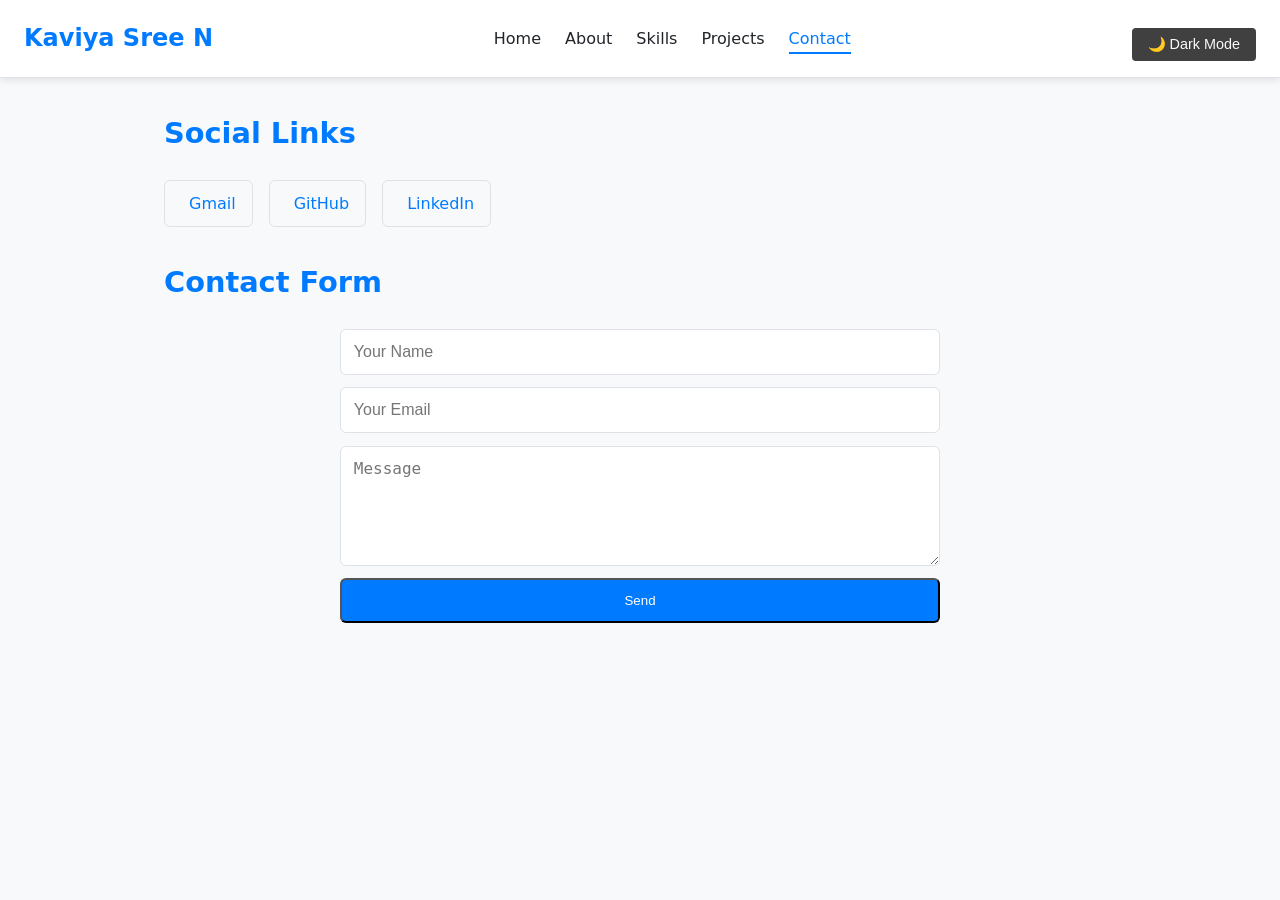
==== contact.html @ c75dd2bb "Add files via upload" ====
<!DOCTYPE html>
<html lang="en">
<head>
  <meta charset="UTF-8">
  <meta name="viewport" content="width=device-width, initial-scale=1.0">
  <title>Kaviya | Contact</title>
  <link rel="stylesheet" href="style.css">
</head>
<body>

  <header>
    <h2 class="logo">Kaviya Sree N</h2>
    <nav>
      <ul>
        <li><a href="index.html">Home</a></li>
        <li><a href="about.html">About</a></li>
        <li><a href="skills.html">Skills</a></li>
        <li><a href="projects.html">Projects</a></li>
        <li><a href="contact.html" class="active">Contact</a></li>
      </ul>
    </nav>
  </header>
  <main class="container">
    <section id="contact">
      <h2>Social Links</h2>
  <div class="contact-links">
        <a href="mailto:kaviyasreen251207@gmail.com" class="contact-link">
          <i class="fas fa-envelope"></i> Gmail
        </a>
        <a href="https://github.com/Kaviyasree-N" class="contact-link" target="_blank">
          <i class="fab fa-github"></i> GitHub
        </a>
        <a href="https://www.linkedin.com/in/
kaviya-sree-n-a6293b380
" class="contact-link" target="_blank">
          <i class="fab fa-linkedin"></i> LinkedIn
        </a>
      </div>
      <h2>Contact Form</h2>

      <form id="contact-form">
        <input type="text" name="name" placeholder="Your Name" required>
        <input type="email" name="email" placeholder="Your Email" required>
        <textarea name="message" placeholder="Message" required></textarea>
        <button type="submit" class="btn">Send</button>
      </form>
    </section>
  </main>

  <script src="script.js"></script>
</body>
</html>
---- style.css ----
/* style.css */
:root {
  --bg: #f8f9fa;
  --bg-dark: #1a1a1a;
  --text: #212529;
  --text-light: #f8f9fa;
  --accent: #007bff;
  --accent-alt: #0056b3;
  --card-bg: white;
  --card-bg-dark: #2d2d2d;
  --border: #dee2e6;
  --border-dark: #404040;
  --shadow: 0 2px 8px rgba(0, 0, 0, 0.1);
  --shadow-lg: 0 4px 12px rgba(0, 0, 0, 0.12);
}

* {
  margin: 0;
  padding: 0;
  box-sizing: border-box;
}

body {
  font-family: "Segoe UI", system-ui, -apple-system, sans-serif;
  background-color: var(--bg);
  color: var(--text);
  line-height: 1.6;
  transition: background-color 0.3s, color 0.3s;
}

.container {
  max-width: 1000px;
  margin: 0 auto;
  padding: 2rem 1.5rem;
}

/* Header & Navbar */
header {
  display: flex;
  justify-content: space-between;
  align-items: center;
  padding: 1rem 1.5rem;
  border-bottom: 1px solid var(--border);
  background-color: white;
  position: sticky;
  top: 0;
  z-index: 100;
  box-shadow: var(--shadow);
}

.logo {
  font-size: 1.5rem;
  font-weight: bold;
  color: var(--accent);
}

header nav ul {
  display: flex;
  gap: 1.5rem;
  list-style: none;
}

header nav a {
  text-decoration: none;
  color: var(--text);
  font-weight: 500;
  padding-bottom: 0.25rem;
  border-bottom: 2px solid transparent;
  transition: color 0.2s, border-color 0.2s;
}

header nav a:hover,
header nav a.active {
  color: var(--accent);
  border-bottom-color: var(--accent);
}

/* Dark mode body colors */
body.dark-mode {
  --bg: #121212;
  --text: #e0e0e0;
  --border: #404040;
  --card-bg: #242424;
}

/* Hero section */
.hero {
  min-height: 80vh;
  display: flex;
  flex-direction: column;
  justify-content: center;
  align-items: center;
  text-align: center;
  padding: 2rem 1rem;
  background-color: white;
}

.hero h1 {
  font-size: 2.5rem;
  margin-bottom: 0.5rem;
}

.hero span {
  color: var(--accent);
}

.hero p {
  font-size: 1.1rem;
  margin-bottom: 1.5rem;
  color: #555;
}

/* Button */
.btn {
  display: inline-block;
  background-color: var(--accent);
  color: white;
  padding: 0.8rem 2rem;
  border-radius: 6px;
  text-decoration: none;
  font-weight: 500;
  transition: transform 0.1s, box-shadow 0.1s, background-color 0.2s;
}

.btn:hover {
  transform: translateY(-2px);
  box-shadow: 0 4px 12px rgba(0, 0, 0, 0.2);
  background-color: var(--accent-alt);
}

/* Sections */
section h2 {
  margin-bottom: 1.5rem;
  font-size: 1.8rem;
  color: var(--accent);
}

/* Skills cards */
.skills-container {
  display: grid;
  grid-template-columns: repeat(auto-fit, minmax(140px, 1fr));
  gap: 1rem;
}

.card {
  background-color: var(--card-bg);
  border: 1px solid var(--border);
  border-radius: 8px;
  padding: 1rem;
  text-align: center;
  font-weight: 500;
  box-shadow: var(--shadow);
  transition: transform 0.2s, box-shadow 0.2s;
}

.card:hover {
  transform: translateY(-3px);
  box-shadow: var(--shadow-lg);
}

/* Projects */
#projects .project-card {
  border: 1px solid var(--border);
  border-radius: 8px;
  padding: 1.5rem;
  margin-bottom: 1.5rem;
  background-color: var(--card-bg);
  box-shadow: var(--shadow);
  transition: box-shadow 0.2s;
}

#projects .project-card:hover {
  box-shadow: var(--shadow-lg);
}

#projects .project-card p {
  margin-bottom: 1rem;
  color: #555;
}

/* Contact form */
#contact form {
  max-width: 600px;
  margin: 0 auto;
  display: flex;
  flex-direction: column;
  gap: 0.8rem;
}

#contact input,
#contact textarea {
  padding: 0.8rem;
  border: 1px solid var(--border);
  border-radius: 6px;
  font-size: 1rem;
  outline: none;
  background-color: var(--card-bg);
  color: inherit;
  transition: border-color 0.2s, box-shadow 0.2s;
}

#contact input:focus,
#contact textarea:focus {
  border-color: var(--accent);
  box-shadow: 0 0 0 3px rgba(0, 123, 255, 0.15);
}

#contact textarea {
  min-height: 120px;
}
/* Contact links (email, GitHub, LinkedIn) */
.contact-links {
  display: flex;
  flex-wrap: wrap;
  gap: 1rem;
  margin-bottom: 2rem;
}

.contact-link {
  display: flex;
  align-items: center;
  gap: 0.5rem;
  text-decoration: none;
  color: var(--accent);
  font-weight: 500;
  padding: 0.6rem 1rem;
  border: 1px solid var(--border);
  border-radius: 6px;
  transition: background-color 0.2s, border-color 0.2s;
}

.contact-link:hover {
  background-color: rgba(0, 123, 255, 0.05);
  border-color: var(--accent);
}

/* Icons inside links */
.contact-link i {
  font-size: 1.1rem;
}

/* Dark mode toggle */
#dark-mode-toggle {
  display: block;
  padding: 0.5rem 1rem;
  margin-top: 0.75rem;
  background-color: #404040;
  color: #f8f9fa;
  border: none;
  border-radius: 4px;
  cursor: pointer;
  font-size: 0.9rem;
  transition: background-color 0.2s;
}

#dark-mode-toggle:hover {
  background-color: #555;
}

/* Footer */
footer {
  text-align: center;
  padding: 1.5rem 1rem;
  font-size: 0.9rem;
  color: #666;
  border-top: 1px solid var(--border);
}

/* Responsive */
@media (max-width: 768px) {
  header {
    flex-direction: column;
    gap: 0.75rem;
  }

  header nav ul {
    flex-wrap: wrap;
    justify-content: center;
  }

  .hero h1 {
    font-size: 2rem;
  }

  .container {
    padding: 1.5rem;
  }
}
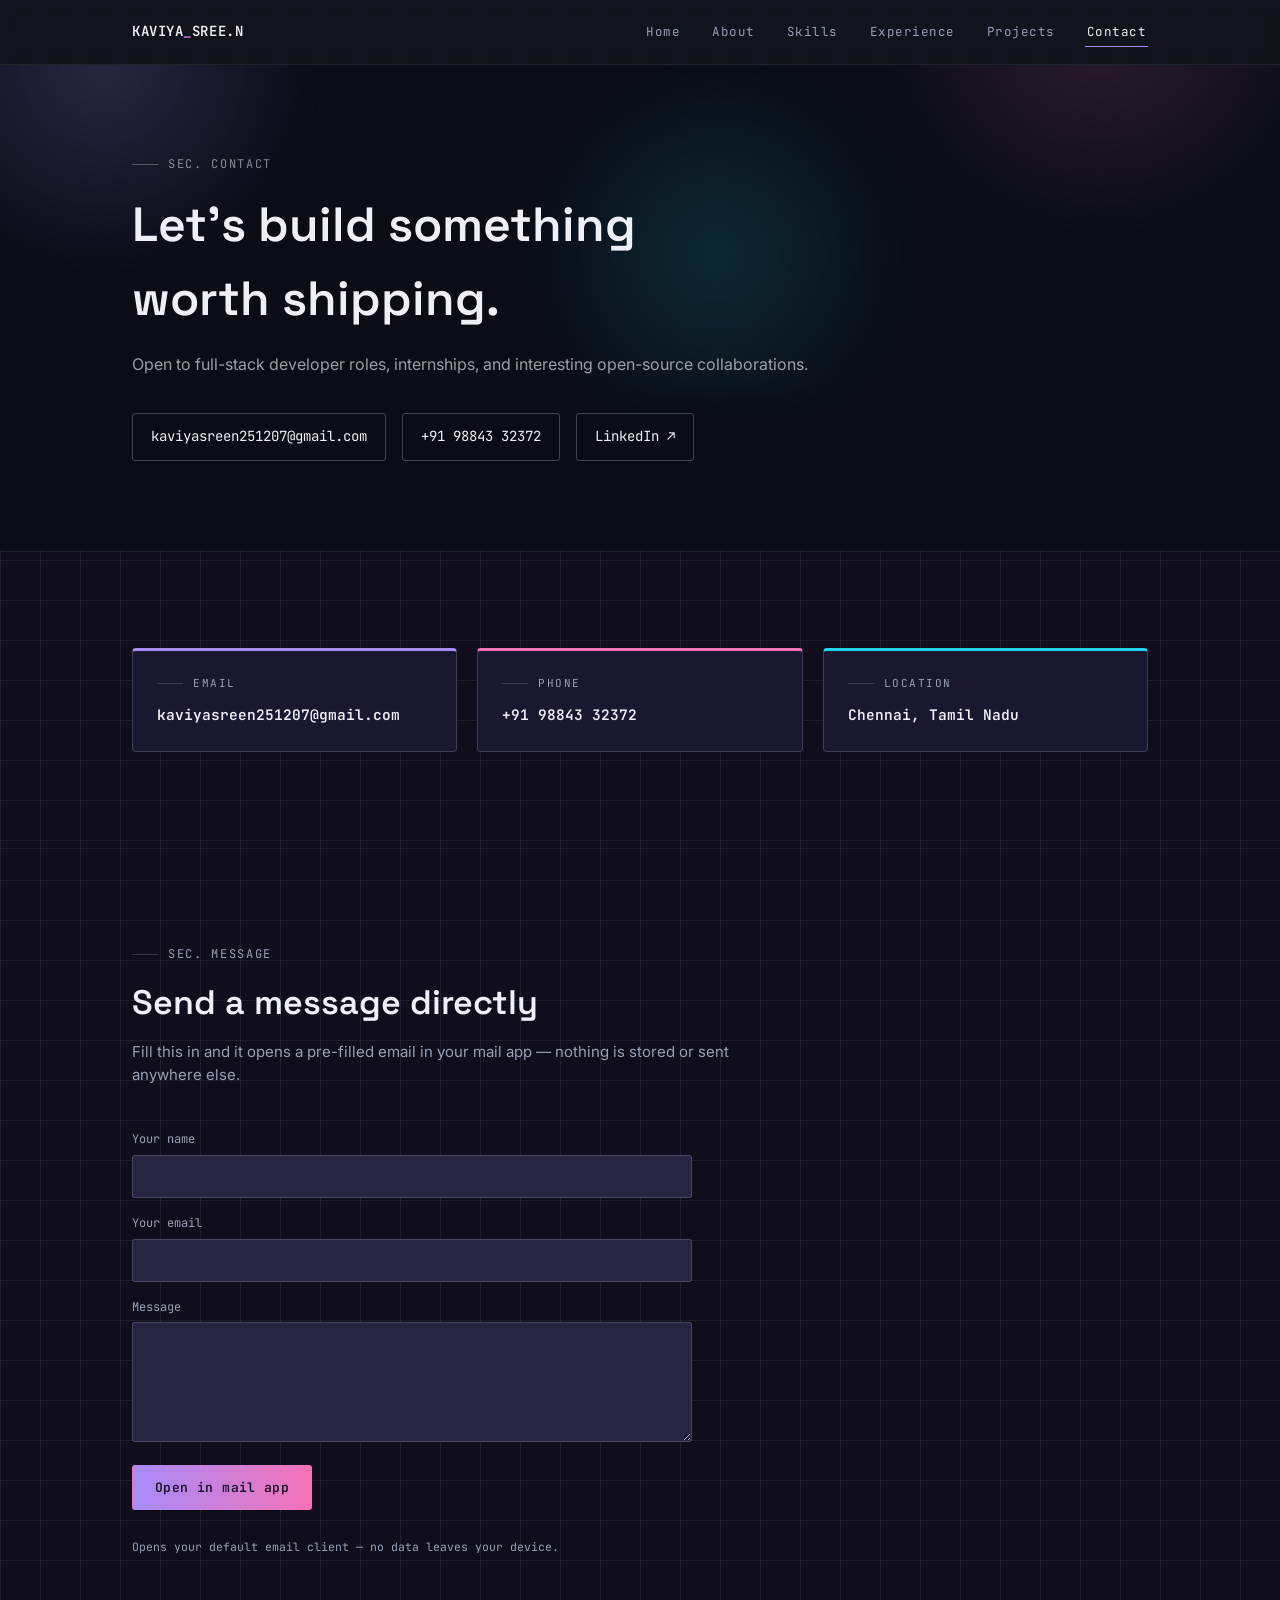
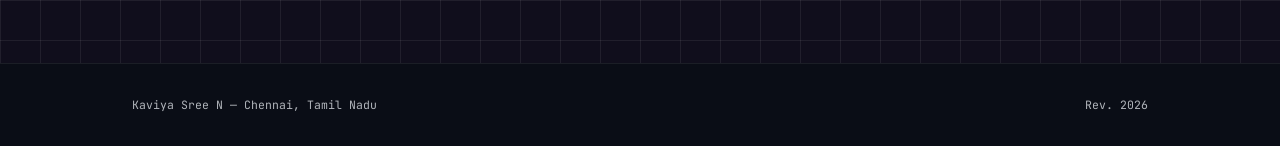
==== commit 11e2fa47: "First commit of portfolio" ====
--- a/contact.html
+++ b/contact.html
@@ -1,52 +1,108 @@
-<!DOCTYPE html>
-<html lang="en">
-<head>
-  <meta charset="UTF-8">
-  <meta name="viewport" content="width=device-width, initial-scale=1.0">
-  <title>Kaviya | Contact</title>
-  <link rel="stylesheet" href="style.css">
-</head>
-<body>
-
-  <header>
-    <h2 class="logo">Kaviya Sree N</h2>
-    <nav>
-      <ul>
-        <li><a href="index.html">Home</a></li>
-        <li><a href="about.html">About</a></li>
-        <li><a href="skills.html">Skills</a></li>
-        <li><a href="projects.html">Projects</a></li>
-        <li><a href="contact.html" class="active">Contact</a></li>
-      </ul>
-    </nav>
-  </header>
-  <main class="container">
-    <section id="contact">
-      <h2>Social Links</h2>
-  <div class="contact-links">
-        <a href="mailto:kaviyasreen251207@gmail.com" class="contact-link">
-          <i class="fas fa-envelope"></i> Gmail
-        </a>
-        <a href="https://github.com/Kaviyasree-N" class="contact-link" target="_blank">
-          <i class="fab fa-github"></i> GitHub
-        </a>
-        <a href="https://www.linkedin.com/in/
-kaviya-sree-n-a6293b380
-" class="contact-link" target="_blank">
-          <i class="fab fa-linkedin"></i> LinkedIn
-        </a>
-      </div>
-      <h2>Contact Form</h2>
-
-      <form id="contact-form">
-        <input type="text" name="name" placeholder="Your Name" required>
-        <input type="email" name="email" placeholder="Your Email" required>
-        <textarea name="message" placeholder="Message" required></textarea>
-        <button type="submit" class="btn">Send</button>
-      </form>
-    </section>
-  </main>
-
-  <script src="script.js"></script>
-</body>
-</html>+<!DOCTYPE html>
+<html lang="en">
+<head>
+<meta charset="UTF-8">
+<meta name="viewport" content="width=device-width, initial-scale=1.0">
+<title>Contact — Kaviya Sree N</title>
+<link rel="preconnect" href="https://fonts.googleapis.com">
+<link href="https://fonts.googleapis.com/css2?family=Space+Grotesk:wght@400;500;600;700&family=Inter:wght@400;500;600&family=JetBrains+Mono:wght@400;500;600&display=swap" rel="stylesheet">
+<link rel="stylesheet" href="style.css">
+</head>
+<body class="grid-bg">
+
+<header class="nav">
+  <div class="wrap">
+    <a class="nav-mark" href="index.html">KAVIYA<span>_</span>SREE.N</a>
+    <button class="nav-toggle" aria-label="Toggle menu" aria-expanded="false">☰</button>
+    <ul class="nav-links">
+      <li><a href="index.html">Home</a></li>
+      <li><a href="about.html">About</a></li>
+      <li><a href="skills.html">Skills</a></li>
+      <li><a href="experience.html">Experience</a></li>
+      <li><a href="projects.html">Projects</a></li>
+      <li><a href="contact.html" class="active">Contact</a></li>
+    </ul>
+  </div>
+</header>
+
+<section class="contact-hero">
+  <div class="wrap">
+    <div class="eyebrow">Sec. Contact</div>
+    <h1>Let's build something worth shipping.</h1>
+    <p class="lede">Open to full-stack developer roles, internships, and interesting open-source collaborations.</p>
+    <div class="contact-row">
+      <a href="mailto:kaviyasreen251207@gmail.com">kaviyasreen251207@gmail.com</a>
+      <a href="tel:+919884332372">+91 98843 32372</a>
+      <a href="https://www.linkedin.com/in/kaviya-sree-na6293b380" target="_blank" rel="noopener">LinkedIn ↗</a>
+    </div>
+  </div>
+</section>
+
+<section>
+  <div class="wrap">
+    <div class="contact-detail-grid">
+      <div class="contact-detail">
+        <div class="eyebrow">Email</div>
+        <a href="mailto:kaviyasreen251207@gmail.com">kaviyasreen251207@gmail.com</a>
+      </div>
+      <div class="contact-detail">
+        <div class="eyebrow">Phone</div>
+        <a href="tel:+919884332372">+91 98843 32372</a>
+      </div>
+      <div class="contact-detail">
+        <div class="eyebrow">Location</div>
+        <span class="val">Chennai, Tamil Nadu</span>
+      </div>
+    </div>
+  </div>
+</section>
+
+<section>
+  <div class="wrap">
+    <div class="sec-head">
+      <div class="eyebrow">Sec. Message</div>
+      <h2>Send a message directly</h2>
+      <p>Fill this in and it opens a pre-filled email in your mail app — nothing is stored or sent anywhere else.</p>
+    </div>
+    <form class="contact-form" id="contact-form">
+      <div>
+        <label for="name">Your name</label>
+        <input type="text" id="name" name="name" required>
+      </div>
+      <div>
+        <label for="email">Your email</label>
+        <input type="email" id="email" name="email" required>
+      </div>
+      <div>
+        <label for="message">Message</label>
+        <textarea id="message" name="message" required></textarea>
+      </div>
+      <div>
+        <button type="submit" class="btn btn-primary">Open in mail app</button>
+      </div>
+      <p class="form-note">Opens your default email client — no data leaves your device.</p>
+    </form>
+  </div>
+</section>
+
+<footer class="site-footer">
+  <div class="wrap">
+    <span>Kaviya Sree N — Chennai, Tamil Nadu</span>
+    <span>Rev. 2026</span>
+  </div>
+</footer>
+
+<script src="script.js"></script>
+<script>
+  document.getElementById('contact-form').addEventListener('submit', function (e) {
+    e.preventDefault();
+    var name = document.getElementById('name').value;
+    var email = document.getElementById('email').value;
+    var message = document.getElementById('message').value;
+    var subject = encodeURIComponent('Portfolio contact from ' + name);
+    var body = encodeURIComponent(message + '\n\n— ' + name + ' (' + email + ')');
+    window.location.href = 'mailto:kaviyasreen251207@gmail.com?subject=' + subject + '&body=' + body;
+  });
+</script>
+</body>
+</html>
--- a/style.css
+++ b/style.css
@@ -1,288 +1,392 @@
-/* style.css */
-:root {
-  --bg: #f8f9fa;
-  --bg-dark: #1a1a1a;
-  --text: #212529;
-  --text-light: #f8f9fa;
-  --accent: #007bff;
-  --accent-alt: #0056b3;
-  --card-bg: white;
-  --card-bg-dark: #2d2d2d;
-  --border: #dee2e6;
-  --border-dark: #404040;
-  --shadow: 0 2px 8px rgba(0, 0, 0, 0.1);
-  --shadow-lg: 0 4px 12px rgba(0, 0, 0, 0.12);
-}
-
-* {
-  margin: 0;
-  padding: 0;
-  box-sizing: border-box;
-}
-
-body {
-  font-family: "Segoe UI", system-ui, -apple-system, sans-serif;
-  background-color: var(--bg);
-  color: var(--text);
-  line-height: 1.6;
-  transition: background-color 0.3s, color 0.3s;
-}
-
-.container {
-  max-width: 1000px;
-  margin: 0 auto;
-  padding: 2rem 1.5rem;
-}
-
-/* Header & Navbar */
-header {
-  display: flex;
-  justify-content: space-between;
-  align-items: center;
-  padding: 1rem 1.5rem;
-  border-bottom: 1px solid var(--border);
-  background-color: white;
-  position: sticky;
-  top: 0;
-  z-index: 100;
-  box-shadow: var(--shadow);
-}
-
-.logo {
-  font-size: 1.5rem;
-  font-weight: bold;
-  color: var(--accent);
-}
-
-header nav ul {
-  display: flex;
-  gap: 1.5rem;
-  list-style: none;
-}
-
-header nav a {
-  text-decoration: none;
-  color: var(--text);
-  font-weight: 500;
-  padding-bottom: 0.25rem;
-  border-bottom: 2px solid transparent;
-  transition: color 0.2s, border-color 0.2s;
-}
-
-header nav a:hover,
-header nav a.active {
-  color: var(--accent);
-  border-bottom-color: var(--accent);
-}
-
-/* Dark mode body colors */
-body.dark-mode {
-  --bg: #121212;
-  --text: #e0e0e0;
-  --border: #404040;
-  --card-bg: #242424;
-}
-
-/* Hero section */
-.hero {
-  min-height: 80vh;
-  display: flex;
-  flex-direction: column;
-  justify-content: center;
-  align-items: center;
-  text-align: center;
-  padding: 2rem 1rem;
-  background-color: white;
-}
-
-.hero h1 {
-  font-size: 2.5rem;
-  margin-bottom: 0.5rem;
-}
-
-.hero span {
-  color: var(--accent);
-}
-
-.hero p {
-  font-size: 1.1rem;
-  margin-bottom: 1.5rem;
-  color: #555;
-}
-
-/* Button */
-.btn {
-  display: inline-block;
-  background-color: var(--accent);
-  color: white;
-  padding: 0.8rem 2rem;
-  border-radius: 6px;
-  text-decoration: none;
-  font-weight: 500;
-  transition: transform 0.1s, box-shadow 0.1s, background-color 0.2s;
-}
-
-.btn:hover {
-  transform: translateY(-2px);
-  box-shadow: 0 4px 12px rgba(0, 0, 0, 0.2);
-  background-color: var(--accent-alt);
-}
-
-/* Sections */
-section h2 {
-  margin-bottom: 1.5rem;
-  font-size: 1.8rem;
-  color: var(--accent);
-}
-
-/* Skills cards */
-.skills-container {
-  display: grid;
-  grid-template-columns: repeat(auto-fit, minmax(140px, 1fr));
-  gap: 1rem;
-}
-
-.card {
-  background-color: var(--card-bg);
-  border: 1px solid var(--border);
-  border-radius: 8px;
-  padding: 1rem;
-  text-align: center;
-  font-weight: 500;
-  box-shadow: var(--shadow);
-  transition: transform 0.2s, box-shadow 0.2s;
-}
-
-.card:hover {
-  transform: translateY(-3px);
-  box-shadow: var(--shadow-lg);
-}
-
-/* Projects */
-#projects .project-card {
-  border: 1px solid var(--border);
-  border-radius: 8px;
-  padding: 1.5rem;
-  margin-bottom: 1.5rem;
-  background-color: var(--card-bg);
-  box-shadow: var(--shadow);
-  transition: box-shadow 0.2s;
-}
-
-#projects .project-card:hover {
-  box-shadow: var(--shadow-lg);
-}
-
-#projects .project-card p {
-  margin-bottom: 1rem;
-  color: #555;
-}
-
-/* Contact form */
-#contact form {
-  max-width: 600px;
-  margin: 0 auto;
-  display: flex;
-  flex-direction: column;
-  gap: 0.8rem;
-}
-
-#contact input,
-#contact textarea {
-  padding: 0.8rem;
-  border: 1px solid var(--border);
-  border-radius: 6px;
-  font-size: 1rem;
-  outline: none;
-  background-color: var(--card-bg);
-  color: inherit;
-  transition: border-color 0.2s, box-shadow 0.2s;
-}
-
-#contact input:focus,
-#contact textarea:focus {
-  border-color: var(--accent);
-  box-shadow: 0 0 0 3px rgba(0, 123, 255, 0.15);
-}
-
-#contact textarea {
-  min-height: 120px;
-}
-/* Contact links (email, GitHub, LinkedIn) */
-.contact-links {
-  display: flex;
-  flex-wrap: wrap;
-  gap: 1rem;
-  margin-bottom: 2rem;
-}
-
-.contact-link {
-  display: flex;
-  align-items: center;
-  gap: 0.5rem;
-  text-decoration: none;
-  color: var(--accent);
-  font-weight: 500;
-  padding: 0.6rem 1rem;
-  border: 1px solid var(--border);
-  border-radius: 6px;
-  transition: background-color 0.2s, border-color 0.2s;
-}
-
-.contact-link:hover {
-  background-color: rgba(0, 123, 255, 0.05);
-  border-color: var(--accent);
-}
-
-/* Icons inside links */
-.contact-link i {
-  font-size: 1.1rem;
-}
-
-/* Dark mode toggle */
-#dark-mode-toggle {
-  display: block;
-  padding: 0.5rem 1rem;
-  margin-top: 0.75rem;
-  background-color: #404040;
-  color: #f8f9fa;
-  border: none;
-  border-radius: 4px;
-  cursor: pointer;
-  font-size: 0.9rem;
-  transition: background-color 0.2s;
-}
-
-#dark-mode-toggle:hover {
-  background-color: #555;
-}
-
-/* Footer */
-footer {
-  text-align: center;
-  padding: 1.5rem 1rem;
-  font-size: 0.9rem;
-  color: #666;
-  border-top: 1px solid var(--border);
-}
-
-/* Responsive */
-@media (max-width: 768px) {
-  header {
-    flex-direction: column;
-    gap: 0.75rem;
-  }
-
-  header nav ul {
-    flex-wrap: wrap;
-    justify-content: center;
-  }
-
-  .hero h1 {
-    font-size: 2rem;
-  }
-
-  .container {
-    padding: 1.5rem;
-  }
-}+:root{
+  --ink:#eef0f7;
+  --blueprint:#0a0d16;
+  --blueprint-line: rgba(255,255,255,0.07);
+  --blueprint-line-strong: rgba(255,255,255,0.16);
+  --paper:#100e1c;
+  --paper-raised:#1a1830;
+  --amber:#fbbf24;
+  --teal:#22d3ee;
+  --violet:#a78bfa;
+  --pink:#f472b6;
+  --emerald:#34d399;
+  --muted:#9a9fb5;
+  --white:#272442;
+
+  --display: 'Space Grotesk', sans-serif;
+  --body: 'Inter', sans-serif;
+  --mono: 'JetBrains Mono', monospace;
+}
+
+*{ box-sizing: border-box; }
+html{ scroll-behavior: smooth; }
+body{
+  margin:0;
+  background: var(--paper);
+  color: var(--ink);
+  font-family: var(--body);
+  line-height: 1.55;
+  -webkit-font-smoothing: antialiased;
+}
+
+a{ color: inherit; }
+img{ max-width:100%; }
+::selection{ background: var(--pink); color: var(--paper); }
+:focus-visible{ outline: 2px solid var(--teal); outline-offset: 3px; }
+
+.wrap{ max-width: 1080px; margin: 0 auto; padding: 0 32px; }
+
+.grid-bg{
+  background-image:
+    linear-gradient(var(--blueprint-line) 1px, transparent 1px),
+    linear-gradient(90deg, var(--blueprint-line) 1px, transparent 1px);
+  background-size: 40px 40px;
+}
+
+.ticks{ position:relative; }
+.ticks::before, .ticks::after, .ticks .tick-tr, .ticks .tick-br{
+  content:""; position:absolute; width:18px; height:18px;
+  border: 2px solid var(--blueprint-line-strong);
+}
+.ticks::before{ top:0; left:0; border-right:none; border-bottom:none; }
+.ticks::after{ bottom:0; left:0; border-right:none; border-top:none; }
+.ticks .tick-tr{ top:0; right:0; border-left:none; border-bottom:none; }
+.ticks .tick-br{ bottom:0; right:0; border-left:none; border-top:none; }
+
+.eyebrow{
+  font-family: var(--mono); font-size: 12px; letter-spacing: 0.14em;
+  text-transform: uppercase; color: var(--muted);
+  display:flex; align-items:center; gap:10px; margin: 0 0 14px;
+}
+.eyebrow::before{ content:""; width:26px; height:1px; background: var(--blueprint-line-strong); }
+
+h1,h2,h3{ font-family: var(--display); font-weight: 600; margin: 0; color: var(--ink); }
+
+section{ padding: 96px 0; position:relative; }
+section + section{ border-top: 1px solid var(--blueprint-line); }
+
+/* ---------- nav ---------- */
+header.nav{
+  position: sticky; top:0; z-index: 50;
+  background: rgba(18,21,28,0.86);
+  backdrop-filter: blur(8px);
+  border-bottom: 1px solid var(--blueprint-line);
+}
+.nav .wrap{ display:flex; align-items:center; justify-content:space-between; height: 64px; }
+.nav-mark{ font-family: var(--mono); font-weight:600; font-size:14px; letter-spacing:0.04em; text-decoration:none; }
+.nav-mark span{
+  background: linear-gradient(90deg, var(--violet), var(--pink));
+  -webkit-background-clip: text; background-clip: text; color: transparent;
+}
+.nav-links{ display:flex; gap:28px; font-family: var(--mono); font-size:12.5px; letter-spacing:0.04em; list-style:none; margin:0; padding:0; }
+.nav-links a{
+  text-decoration:none; color: var(--muted); padding: 6px 2px;
+  border-bottom: 1px solid transparent; transition: color .15s ease, border-color .15s ease;
+}
+.nav-links a:hover{ color: var(--ink); border-color: var(--pink); }
+.nav-links a.active{ color: var(--ink); border-color: var(--violet); }
+
+.nav-toggle{
+  display:none; background:none; border:1px solid var(--blueprint-line-strong);
+  border-radius:3px; width:38px; height:34px; cursor:pointer;
+  font-family: var(--mono); color: var(--ink); font-size:16px;
+}
+
+@media (max-width: 720px){
+  .nav-links{
+    position:absolute; top:64px; left:0; right:0;
+    background: var(--paper-raised); border-bottom: 1px solid var(--blueprint-line-strong);
+    flex-direction:column; gap:0; padding: 8px 0;
+    display:none;
+  }
+  .nav-links.open{ display:flex; }
+  .nav-links a{ padding: 14px 32px; display:block; }
+  .nav-toggle{ display:block; }
+}
+
+/* ---------- generic page hero (inner pages) ---------- */
+.page-hero{ padding: 68px 0 56px; }
+.page-hero .frame{ padding: 40px clamp(18px,4vw,48px); }
+.page-hero h1{ font-size: clamp(32px, 5vw, 48px); line-height:1.08; letter-spacing:-0.01em; }
+.page-hero p.lede{ max-width:600px; color: var(--muted); margin-top:16px; font-size:16px; }
+
+/* ---------- hero (home) ---------- */
+.hero{ padding-top: 110px; padding-bottom: 100px; position:relative; overflow:hidden; }
+.hero::before{
+  content:""; position:absolute; inset: -20% -10% auto -10%; height: 620px;
+  background:
+    radial-gradient(420px circle at 12% 20%, rgba(167,139,250,0.22), transparent 60%),
+    radial-gradient(460px circle at 85% 10%, rgba(244,114,182,0.18), transparent 60%),
+    radial-gradient(380px circle at 60% 60%, rgba(34,211,238,0.14), transparent 60%);
+  filter: blur(10px);
+  pointer-events:none;
+  z-index:0;
+}
+.hero .wrap{ position:relative; z-index:1; }
+.hero-frame{ padding: 48px clamp(20px, 5vw, 56px); }
+.hero-status{
+  display:inline-flex; align-items:center; gap:8px; font-family: var(--mono); font-size:12px;
+  letter-spacing:.06em; color: var(--emerald); background: rgba(52,211,153,0.1);
+  border: 1px solid rgba(52,211,153,0.35); padding: 6px 12px; border-radius: 3px; margin-bottom: 28px;
+}
+.hero-status .dot{
+  width:7px; height:7px; border-radius:50%;
+  background: linear-gradient(90deg, var(--emerald), var(--teal));
+  animation: pulse 2.2s infinite ease-in-out;
+}
+@keyframes pulse{ 0%,100%{ opacity:1; } 50%{ opacity:.35; } }
+.hero h1{ font-size: clamp(38px, 6vw, 64px); line-height: 1.05; letter-spacing: -0.01em; }
+.hero h1 em{
+  font-style: normal;
+  background: linear-gradient(90deg, var(--violet), var(--pink) 55%, var(--teal));
+  -webkit-background-clip: text; background-clip: text; color: transparent;
+}
+.hero-role{ font-family: var(--mono); font-size: 15px; color: var(--muted); margin-top: 18px; }
+.hero-tagline{ max-width: 620px; font-size: 17px; margin-top: 22px; }
+.hero-cta{ display:flex; gap:14px; flex-wrap:wrap; margin-top: 36px; }
+.btn{
+  font-family: var(--mono); font-size: 13px; letter-spacing: 0.03em; padding: 13px 22px;
+  border-radius: 3px; text-decoration:none; display:inline-flex; align-items:center; gap:8px;
+  transition: transform .15s ease, box-shadow .15s ease; border:1px solid transparent;
+}
+.btn-primary{
+  background: linear-gradient(90deg, var(--violet), var(--pink));
+  color: #17122b; font-weight:600; border-color: transparent;
+}
+.btn-primary:hover{ transform: translateY(-2px); box-shadow: 0 6px 0 0 var(--teal); }
+.btn-ghost{ background: transparent; color: var(--ink); border-color: var(--blueprint-line-strong); }
+.btn-ghost:hover{ border-color: var(--ink); transform: translateY(-2px); }
+.hero-meta{ margin-top: 56px; display:grid; grid-template-columns: repeat(3, auto); gap: 40px; font-family: var(--mono); font-size: 12.5px; color: var(--muted); }
+.hero-meta strong{ display:block; color: var(--ink); font-size: 20px; font-family: var(--display); margin-bottom: 2px; }
+
+/* ---------- section heads ---------- */
+.sec-head{ margin-bottom: 44px; max-width: 640px; }
+.sec-head h2{ font-size: clamp(26px, 3.4vw, 34px); }
+.sec-head p{ color: var(--muted); margin-top: 10px; font-size: 15px; }
+
+/* ---------- home preview cards (link out to pages) ---------- */
+.preview-grid{ display:grid; grid-template-columns: repeat(3,1fr); gap: 20px; }
+.preview-card{
+  background: var(--paper-raised); border: 1px solid var(--blueprint-line-strong);
+  border-left: 3px solid var(--violet);
+  border-radius: 4px; padding: 26px 24px; text-decoration:none; color: var(--ink);
+  display:flex; flex-direction:column; gap:10px; transition: transform .15s ease, box-shadow .15s ease;
+}
+.preview-card:nth-child(1){ border-left-color: var(--violet); }
+.preview-card:nth-child(2){ border-left-color: var(--pink); }
+.preview-card:nth-child(3){ border-left-color: var(--teal); }
+.preview-card:nth-child(4){ border-left-color: var(--emerald); }
+.preview-card:nth-child(5){ border-left-color: var(--amber); }
+.preview-card:hover{ transform: translateY(-4px); box-shadow: -8px 8px 0 0 var(--blueprint-line-strong); }
+.preview-card h3{ font-size:18px; }
+.preview-card p{ color: var(--muted); font-size:13.5px; margin:0; flex-grow:1; }
+.preview-card:nth-child(1) .go{ color: var(--violet); }
+.preview-card:nth-child(2) .go{ color: var(--pink); }
+.preview-card:nth-child(3) .go{ color: var(--teal); }
+.preview-card:nth-child(4) .go{ color: var(--emerald); }
+.preview-card:nth-child(5) .go{ color: var(--amber); }
+.preview-card .go{ font-family: var(--mono); font-size:12px; }
+
+/* ---------- about ---------- */
+.about-grid{ display:grid; grid-template-columns: 1fr 280px; gap: 56px; align-items:start; }
+.about-grid p{ font-size: 16px; }
+.about-grid p + p{ margin-top: 16px; }
+.spec-card{ background: var(--paper-raised); border: 1px solid var(--blueprint-line-strong); border-radius: 4px; padding: 22px; }
+.spec-card .eyebrow{ margin-bottom: 12px; }
+.spec-row{ display:flex; justify-content:space-between; gap:12px; font-family: var(--mono); font-size:12.5px; padding: 9px 0; border-bottom: 1px dashed var(--blueprint-line-strong); }
+.spec-row:last-child{ border-bottom:none; }
+.spec-row span:first-child{ color: var(--muted); }
+.spec-row span:last-child{ font-weight:600; text-align:right; }
+
+/* ---------- skills ---------- */
+.skills-grid{ display:grid; grid-template-columns: repeat(3, 1fr); gap: 1px; background: var(--blueprint-line-strong); border: 1px solid var(--blueprint-line-strong); }
+.skill-cell{ background: var(--paper-raised); padding: 26px 24px; border-top: 3px solid var(--violet); }
+.skill-cell:nth-child(1){ border-top-color: var(--violet); }
+.skill-cell:nth-child(2){ border-top-color: var(--pink); }
+.skill-cell:nth-child(3){ border-top-color: var(--teal); }
+.skill-cell:nth-child(4){ border-top-color: var(--emerald); }
+.skill-cell:nth-child(5){ border-top-color: var(--amber); }
+.skill-cell:nth-child(6){ border-top-color: var(--violet); }
+.skill-cell .eyebrow{ font-size:11px; margin-bottom:14px; }
+.skill-tags{ display:flex; flex-wrap:wrap; gap:8px; }
+.tag{ font-family: var(--mono); font-size:12.5px; padding: 5px 10px; border: 1px solid var(--blueprint-line-strong); border-radius: 3px; background: var(--white); }
+.skill-cell:nth-child(1) .tag{ border-color: rgba(167,139,250,0.45); }
+.skill-cell:nth-child(2) .tag{ border-color: rgba(244,114,182,0.45); }
+.skill-cell:nth-child(3) .tag{ border-color: rgba(34,211,238,0.45); }
+.skill-cell:nth-child(4) .tag{ border-color: rgba(52,211,153,0.45); }
+.skill-cell:nth-child(5) .tag{ border-color: rgba(251,191,36,0.45); }
+.skill-cell:nth-child(6) .tag{ border-color: rgba(167,139,250,0.45); }
+
+/* ---------- experience ---------- */
+.exp-card{ display:grid; grid-template-columns: 210px 1fr; gap: 40px; background: var(--paper-raised); border: 1px solid var(--blueprint-line-strong); border-radius: 4px; padding: 34px; }
+.exp-side .role{ font-family: var(--display); font-weight:600; font-size:19px; }
+.exp-side .org{ color: var(--pink); font-family: var(--mono); font-size:13px; margin-top:6px; }
+.exp-side .dates{ color: var(--muted); font-family: var(--mono); font-size:12px; margin-top:14px; }
+.exp-list{ list-style:none; margin:0; padding:0; }
+.exp-list li{ position:relative; padding-left: 22px; margin-bottom: 14px; font-size:15px; }
+.exp-list li::before{ content:"→"; position:absolute; left:0; color: var(--teal); font-family: var(--mono); }
+
+/* ---------- projects / signature stack diagram ---------- */
+.project-block{ margin-bottom: 64px; }
+.project-block:last-child{ margin-bottom:0; }
+.project-head{ display:flex; justify-content:space-between; align-items:baseline; flex-wrap:wrap; gap:12px; margin-bottom: 8px; }
+.project-head h3{ font-size:22px; }
+.project-stack-tags{ display:flex; gap:8px; font-family: var(--mono); font-size:11.5px; color: var(--muted); }
+.project-desc{ max-width: 640px; color: var(--ink); margin-bottom: 34px; }
+
+.stack-diagram{ display:grid; grid-template-columns: 1fr; gap: 14px; max-width: 620px; padding: 40px clamp(16px,4vw,40px); perspective: 1200px; }
+.stack-layer{
+  position:relative; background: var(--white); border: 1.5px solid var(--blueprint-line-strong);
+  border-left: 4px solid var(--violet); border-radius: 4px;
+  padding: 18px 20px; display:flex; align-items:center; justify-content:space-between; gap: 16px;
+  transition: transform .35s ease, box-shadow .35s ease, background .35s ease; cursor: default;
+}
+.stack-layer:nth-child(1){ border-left-color: var(--violet); }
+.stack-layer:nth-child(2){ border-left-color: var(--pink); }
+.stack-layer:nth-child(3){ border-left-color: var(--teal); }
+.stack-layer .l-name{ font-family: var(--display); font-weight:600; font-size:16px; }
+.stack-layer .l-role{ font-family: var(--mono); font-size:12px; color: var(--muted); margin-top:3px; }
+.stack-layer .l-tag{ font-family: var(--mono); font-size:11px; padding:4px 9px; border-radius:3px; white-space:nowrap; border: 1px solid; }
+.stack-layer:nth-child(1) .l-tag{ color: var(--violet); border-color: rgba(167,139,250,0.4); }
+.stack-layer:nth-child(2) .l-tag{ color: var(--pink); border-color: rgba(244,114,182,0.4); }
+.stack-layer:nth-child(3) .l-tag{ color: var(--teal); border-color: rgba(34,211,238,0.4); }
+.stack-layer::after{ content:""; position:absolute; left: 24px; bottom:-14px; width:1px; height:14px; background: repeating-linear-gradient(to bottom, var(--blueprint-line-strong) 0 4px, transparent 4px 8px); }
+.stack-layer:last-child::after{ display:none; }
+.stack-layer:hover{ transform: translateX(14px); box-shadow: -14px 0 0 0 currentColor; background: var(--paper-raised); }
+.stack-layer:nth-child(1):hover{ color: var(--violet); }
+.stack-layer:nth-child(2):hover{ color: var(--pink); }
+.stack-layer:nth-child(3):hover{ color: var(--teal); }
+.stack-layer:hover .l-name{ color: var(--ink); }
+.project-note{ font-family: var(--mono); font-size: 11.5px; color: var(--muted); margin-top: 8px; padding-left: clamp(16px,4vw,40px); }
+.status-tag{ font-family: var(--mono); font-size: 11px; letter-spacing:.04em; padding: 4px 10px; border-radius: 3px; background: rgba(234,176,84,0.14); color: var(--amber); border: 1px solid rgba(234,176,84,0.4); }
+
+/* ---------- open source ---------- */
+.oss-card{ display:flex; align-items:center; gap:28px; background: var(--paper-raised); border: 1px solid var(--blueprint-line-strong); border-radius: 4px; padding: 30px 34px; flex-wrap:wrap; }
+.oss-badge{
+  font-family: var(--mono); font-weight:600; font-size:26px; color: var(--ink);
+  border-radius: 50%; width: 84px; height:84px; display:flex; align-items:center; justify-content:center; flex-shrink:0;
+  background: linear-gradient(var(--paper-raised), var(--paper-raised)) padding-box,
+              linear-gradient(135deg, var(--violet), var(--pink), var(--teal)) border-box;
+  border: 2px solid transparent;
+}
+.oss-text h3{ font-size:19px; margin-bottom:6px; }
+.oss-text p{ color: var(--muted); font-size:14.5px; max-width:520px; margin:0; }
+
+/* ---------- stats ---------- */
+.stats-grid{ display:grid; grid-template-columns: repeat(4, 1fr); gap: 22px; }
+.stat-card{ background: var(--paper-raised); border: 1px solid var(--blueprint-line-strong); border-top: 3px solid var(--violet); border-radius: 4px; padding: 22px 20px; }
+.stat-card:nth-child(1){ border-top-color: var(--violet); }
+.stat-card:nth-child(2){ border-top-color: var(--pink); }
+.stat-card:nth-child(3){ border-top-color: var(--teal); }
+.stat-card:nth-child(4){ border-top-color: var(--emerald); }
+.stat-card .num{ font-family: var(--display); font-size: 30px; font-weight:700; }
+.stat-card .label{ font-family: var(--mono); font-size:11.5px; color: var(--muted); margin-top:4px; }
+.gauge{ margin-top: 14px; height: 6px; border-radius: 3px; background: var(--blueprint-line); overflow:hidden; }
+.gauge > span{ display:block; height:100%; border-radius:3px; transform-origin:left; transform: scaleX(0); animation: fill 1.1s ease forwards; animation-delay: .2s; }
+.stat-card:nth-child(1) .gauge > span{ background: var(--violet); }
+.stat-card:nth-child(2) .gauge > span{ background: var(--pink); }
+.stat-card:nth-child(3) .gauge > span{ background: var(--teal); }
+.stat-card:nth-child(4) .gauge > span{ background: var(--emerald); }
+@keyframes fill{ to{ transform: scaleX(1); } }
+
+.achieve-list{ margin-top: 40px; list-style:none; padding:0; }
+.achieve-list li{ display:flex; gap:16px; padding: 14px 0; border-bottom: 1px dashed var(--blueprint-line-strong); font-size: 14.5px; }
+.achieve-list li:last-child{ border-bottom:none; }
+.achieve-list .mark{ font-family: var(--mono); flex-shrink:0; }
+.achieve-list li:nth-child(1) .mark{ color: var(--violet); }
+.achieve-list li:nth-child(2) .mark{ color: var(--pink); }
+.achieve-list li:nth-child(3) .mark{ color: var(--teal); }
+
+/* ---------- education & certs ---------- */
+.edu-cert-grid{ display:grid; grid-template-columns: 1.3fr 1fr; gap: 56px; }
+.timeline{ list-style:none; margin:0; padding:0; }
+.timeline li{ position:relative; padding-left:28px; padding-bottom: 30px; }
+.timeline li::before{ content:""; position:absolute; left:4px; top:6px; width:9px; height:9px; border-radius:50%; background: var(--violet); }
+.timeline li:nth-child(1)::before{ background: var(--violet); }
+.timeline li:nth-child(2)::before{ background: var(--pink); }
+.timeline li:nth-child(3)::before{ background: var(--teal); }
+.timeline li::after{ content:""; position:absolute; left:8px; top:16px; bottom:0; width:1px; background: var(--blueprint-line-strong); }
+.timeline li:last-child::after{ display:none; }
+.timeline .t-title{ font-family:var(--display); font-weight:600; font-size:16px; }
+.timeline .t-meta{ font-family: var(--mono); font-size:12px; color: var(--muted); margin-top:4px; }
+
+.cert-list{ list-style:none; margin:0; padding:0; }
+.cert-list li{ font-size: 14.5px; padding: 12px 0; border-bottom: 1px dashed var(--blueprint-line-strong); }
+.cert-list li:last-child{ border-bottom:none; }
+
+/* ---------- contact page hero CTA ---------- */
+.contact-hero{ background: var(--blueprint); color: var(--ink); padding: 90px 0; position:relative; overflow:hidden; }
+.contact-hero::before{
+  content:""; position:absolute; inset: -30% -10% auto -10%; height: 480px;
+  background:
+    radial-gradient(360px circle at 15% 30%, rgba(167,139,250,0.20), transparent 60%),
+    radial-gradient(380px circle at 80% 20%, rgba(244,114,182,0.16), transparent 60%),
+    radial-gradient(320px circle at 55% 70%, rgba(34,211,238,0.14), transparent 60%);
+  filter: blur(10px); pointer-events:none;
+}
+.contact-hero .wrap{ position:relative; z-index:1; }
+.contact-hero .eyebrow{ color: rgba(232,236,242,0.55); }
+.contact-hero .eyebrow::before{ background: rgba(232,236,242,0.3); }
+.contact-hero h1{ color: var(--ink); font-size: clamp(32px,4.6vw,48px); max-width:640px; }
+.contact-hero p.lede{ color: rgba(232,236,242,0.65); }
+.contact-row{ display:flex; flex-wrap:wrap; gap: 16px; margin-top: 36px; }
+.contact-row a{
+  font-family: var(--mono); font-size:14px; text-decoration:none; color: var(--ink);
+  border: 1px solid rgba(232,236,242,0.24); border-radius: 3px; padding: 12px 18px;
+  display:inline-flex; align-items:center; gap:8px; transition: border-color .15s ease, background .15s ease;
+}
+.contact-row a:nth-child(1):hover{ border-color: var(--violet); background: rgba(167,139,250,0.1); }
+.contact-row a:nth-child(2):hover{ border-color: var(--pink); background: rgba(244,114,182,0.1); }
+.contact-row a:nth-child(3):hover{ border-color: var(--teal); background: rgba(34,211,238,0.1); }
+
+.contact-detail-grid{ display:grid; grid-template-columns: repeat(3,1fr); gap:20px; }
+.contact-detail{ background: var(--paper-raised); border: 1px solid var(--blueprint-line-strong); border-top: 3px solid var(--violet); border-radius:4px; padding:24px; }
+.contact-detail:nth-child(1){ border-top-color: var(--violet); }
+.contact-detail:nth-child(2){ border-top-color: var(--pink); }
+.contact-detail:nth-child(3){ border-top-color: var(--teal); }
+.contact-detail .eyebrow{ font-size:11px; margin-bottom:10px; }
+.contact-detail a, .contact-detail span.val{ font-family: var(--mono); font-size:14.5px; font-weight:600; text-decoration:none; }
+.contact-detail:nth-child(1) a:hover{ color: var(--violet); }
+.contact-detail:nth-child(2) a:hover{ color: var(--pink); }
+.contact-detail:nth-child(3) a:hover{ color: var(--teal); }
+
+.contact-form{ display:grid; gap:16px; max-width:560px; }
+.contact-form label{ font-family: var(--mono); font-size:12px; color: var(--muted); display:block; margin-bottom:6px; }
+.contact-form input, .contact-form textarea{
+  width:100%; font-family: var(--body); font-size:14.5px; padding:12px 14px;
+  border: 1px solid var(--blueprint-line-strong); border-radius:3px; background: var(--white); color: var(--ink);
+}
+.contact-form input:focus, .contact-form textarea:focus{ outline:none; border-color: var(--violet); box-shadow: 0 0 0 3px rgba(167,139,250,0.18); }
+.contact-form textarea{ resize:vertical; min-height:120px; }
+.form-note{ font-family: var(--mono); font-size:11.5px; color: var(--muted); }
+
+/* ---------- slim site footer (all pages) ---------- */
+.site-footer{ background: var(--blueprint); color: rgba(232,236,242,0.75); padding: 32px 0; border-top: 1px solid var(--blueprint-line); }
+.site-footer .wrap{ display:flex; justify-content:space-between; flex-wrap:wrap; gap:10px; font-family: var(--mono); font-size:11.5px; }
+.site-footer a{ color: rgba(232,236,242,0.75); text-decoration:none; }
+.site-footer a:hover{ color: var(--pink); }
+
+@media (prefers-reduced-motion: reduce){
+  *{ animation-duration: 0.001ms !important; animation-iteration-count: 1 !important; transition-duration: 0.001ms !important; }
+  html{ scroll-behavior:auto; }
+}
+
+/* ---------- responsive ---------- */
+@media (max-width: 900px){
+  .about-grid{ grid-template-columns: 1fr; }
+  .skills-grid{ grid-template-columns: repeat(2,1fr); }
+  .exp-card{ grid-template-columns: 1fr; }
+  .stats-grid{ grid-template-columns: repeat(2,1fr); }
+  .edu-cert-grid{ grid-template-columns: 1fr; gap:40px; }
+  .preview-grid{ grid-template-columns: 1fr 1fr; }
+  .contact-detail-grid{ grid-template-columns: 1fr; }
+}
+@media (max-width: 640px){
+  .wrap{ padding: 0 20px; }
+  section{ padding: 64px 0; }
+  .skills-grid{ grid-template-columns: 1fr; }
+  .stats-grid{ grid-template-columns: 1fr 1fr; }
+  .hero-meta{ grid-template-columns: 1fr; gap:20px; }
+  .oss-card{ flex-direction:column; align-items:flex-start; }
+  .preview-grid{ grid-template-columns: 1fr; }
+}
